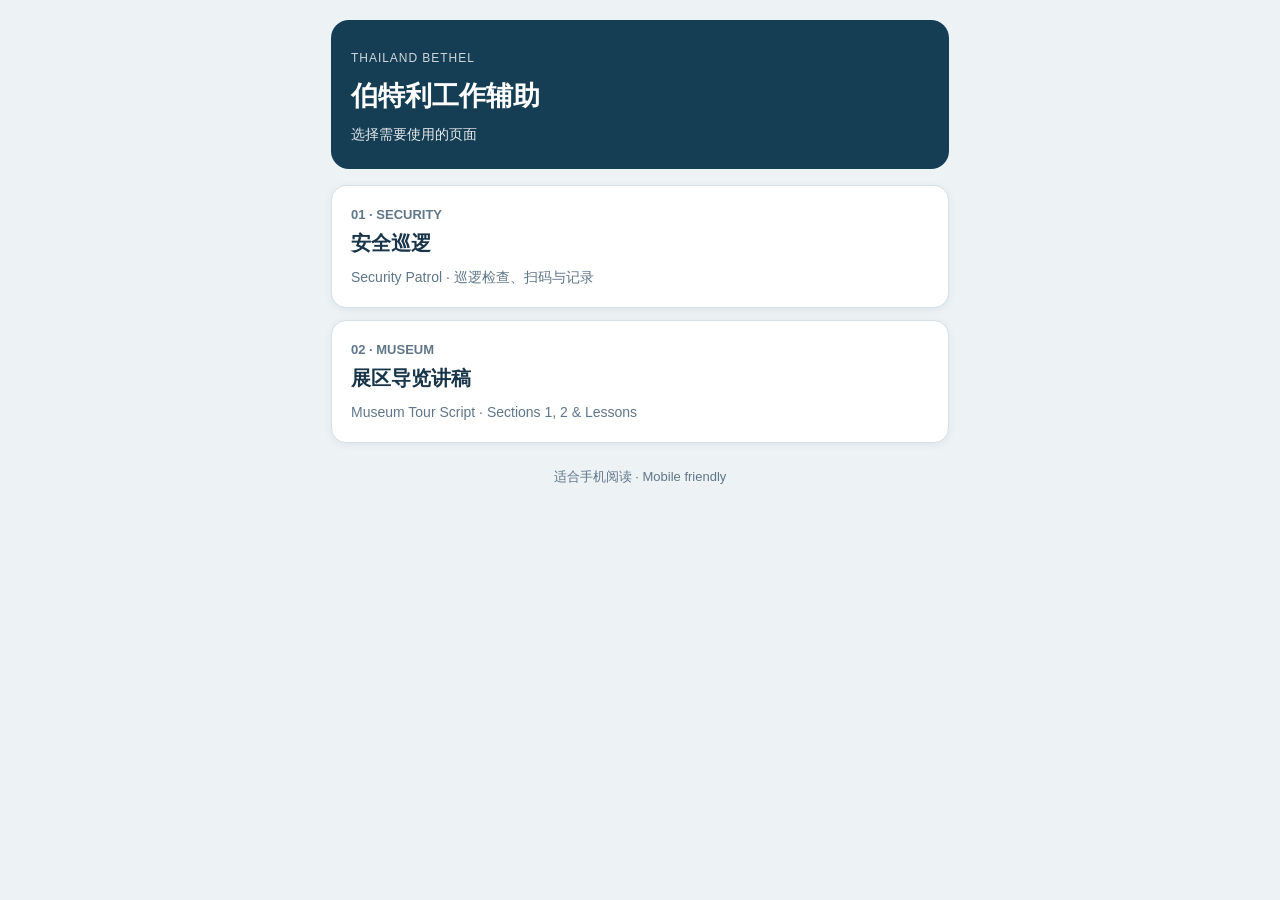
==== index.html @ e45aaead "Add mobile homepage linking patrol and museum tour" ====
<!doctype html><html lang="zh-CN"><head><meta charset="utf-8"><meta name="viewport" content="width=device-width,initial-scale=1"><title>Thailand Bethel · Tools</title><style>:root{color-scheme:light dark}*{box-sizing:border-box}body{margin:0;background:#edf2f5;color:#1a3040;font:17px/1.6 -apple-system,BlinkMacSystemFont,"Segoe UI",sans-serif}.wrap{max-width:650px;margin:auto;padding:20px 16px 70px}.top{display:flex;justify-content:space-between;align-items:center;margin-bottom:16px}.back{color:#126177;text-decoration:none;font-weight:700;font-size:15px}.hero{background:#153d54;color:white;border-radius:18px;padding:23px 20px;margin-bottom:16px}.hero small{opacity:.8;font-size:12px;letter-spacing:.08em;text-transform:uppercase}.hero h1{font-size:27px;line-height:1.23;margin:10px 0}.hero p{font-size:14px;opacity:.9;margin:0}.tiles{display:grid;gap:12px}.tile{display:block;border-radius:15px;border:1px solid #d6e0e7;background:white;padding:19px;text-decoration:none;color:#19354a;text-align:left;cursor:pointer;width:100%;font:inherit;box-shadow:0 2px 8px #153d5411}.tile:focus-visible{outline:3px solid #1686a2}.tile strong{display:block;font-size:20px;line-height:1.35}.tile span{display:block;color:#617789;font-size:13px;margin-bottom:4px;font-weight:700}.tile em{display:block;font-style:normal;color:#607689;font-size:14px;margin-top:9px}.panel{background:#fff;border:1px solid #d8e2e8;border-radius:16px;padding:21px 18px;margin-top:12px}.panel h2{font-size:23px;line-height:1.24;margin:5px 0 16px}.entry{border-left:3px solid #d6e7ee;padding-left:13px;margin:19px 0}.entry h3{margin:0 0 6px;font-size:18px;line-height:1.35}.entry p{margin:6px 0 10px}.year{color:#08738b;font-weight:800}.note{background:#eaf4f6;border-radius:10px;padding:13px;margin:12px 0}.cue{font-size:11px;font-weight:800;color:#11647b;text-transform:uppercase;letter-spacing:.06em;display:block;margin-bottom:4px}.lesson{border-left:4px solid #168099;border-radius:0 10px 10px 0;background:#f1f7f9;padding:14px;margin:14px 0}.lesson p{font-size:15px;margin:5px 0}.pager{display:flex;gap:9px;margin:16px 0}.pager button{flex:1;min-width:0;border:1px solid #c8dae4;background:white;border-radius:10px;padding:12px 8px;font-weight:750;color:#175971;font-size:14px}.pager button:disabled{opacity:.3}.hidden{display:none!important}.minor{font-size:13px;color:#607689}.section-label{color:#15728b;text-transform:uppercase;letter-spacing:.09em;font-size:12px;font-weight:800}@media(prefers-color-scheme:dark){body{background:#18212b;color:#e9f0f4}.tile,.panel,.pager button{background:#263441;border-color:#405363;color:#e9f0f4}.tile em,.tile span,.minor{color:#b1c5d3}.note{background:#214352;color:#e9f0f4}.lesson{background:#253e49}.back{color:#8fd4e8}.entry{border-color:#36586a}}</style></head><body><main class="wrap"><header class="hero"><small>Thailand Bethel</small><h1>伯特利工作辅助</h1><p>选择需要使用的页面</p></header><div class="tiles"><a class="tile" href="Security%20Patrol.html"><span>01 · SECURITY</span><strong>安全巡逻</strong><em>Security Patrol · 巡逻检查、扫码与记录</em></a><a class="tile" href="tour.html"><span>02 · MUSEUM</span><strong>展区导览讲稿</strong><em>Museum Tour Script · Sections 1, 2 &amp; Lessons</em></a></div><p class="minor" style="text-align:center;margin-top:24px">适合手机阅读 · Mobile friendly</p></main></body></html>
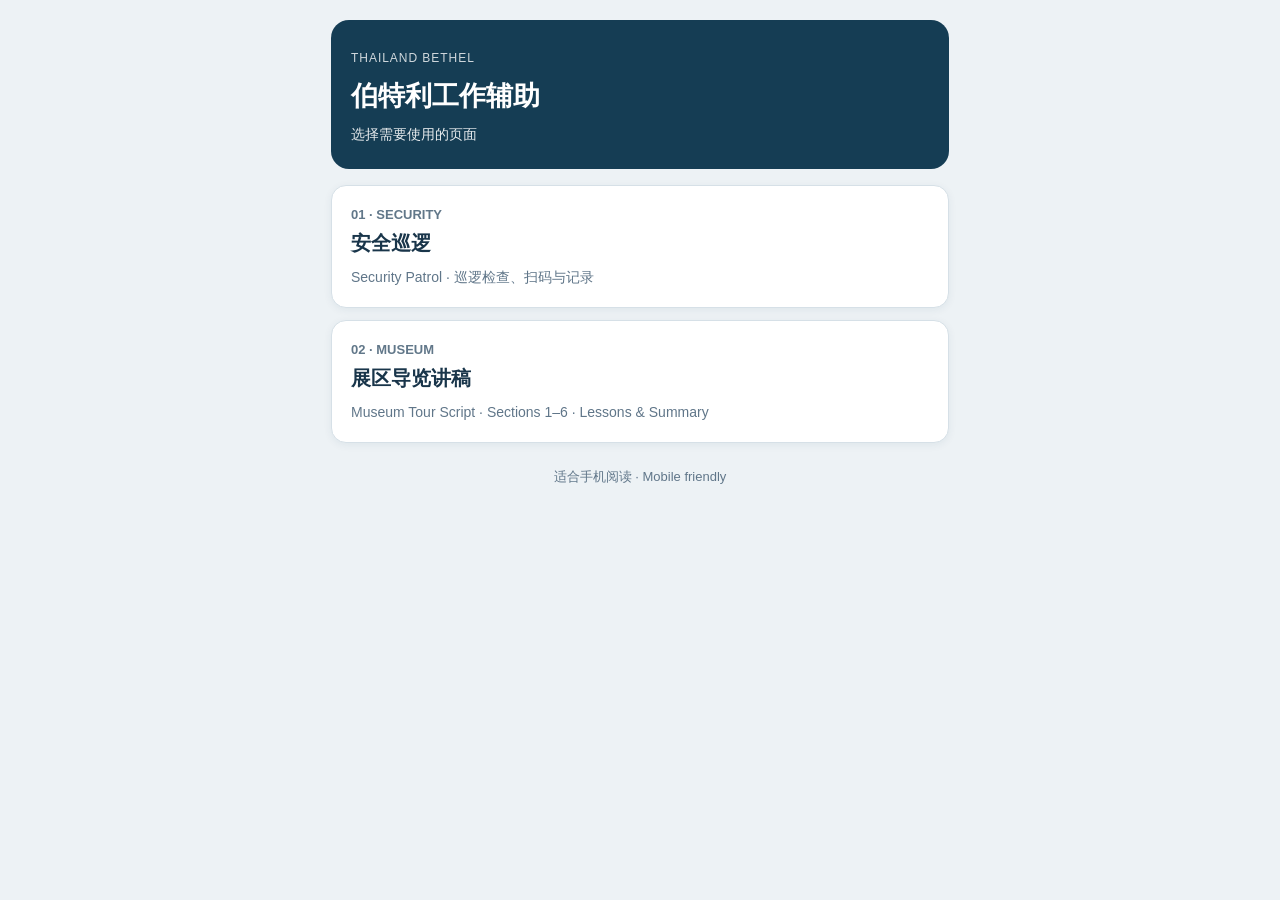
==== commit e96594ae: "Connect museum sections 3-6 to existing mobile tour" ====
--- a/index.html
+++ b/index.html
@@ -1 +1 @@
-<!doctype html><html lang="zh-CN"><head><meta charset="utf-8"><meta name="viewport" content="width=device-width,initial-scale=1"><title>Thailand Bethel · Tools</title><style>:root{color-scheme:light dark}*{box-sizing:border-box}body{margin:0;background:#edf2f5;color:#1a3040;font:17px/1.6 -apple-system,BlinkMacSystemFont,"Segoe UI",sans-serif}.wrap{max-width:650px;margin:auto;padding:20px 16px 70px}.top{display:flex;justify-content:space-between;align-items:center;margin-bottom:16px}.back{color:#126177;text-decoration:none;font-weight:700;font-size:15px}.hero{background:#153d54;color:white;border-radius:18px;padding:23px 20px;margin-bottom:16px}.hero small{opacity:.8;font-size:12px;letter-spacing:.08em;text-transform:uppercase}.hero h1{font-size:27px;line-height:1.23;margin:10px 0}.hero p{font-size:14px;opacity:.9;margin:0}.tiles{display:grid;gap:12px}.tile{display:block;border-radius:15px;border:1px solid #d6e0e7;background:white;padding:19px;text-decoration:none;color:#19354a;text-align:left;cursor:pointer;width:100%;font:inherit;box-shadow:0 2px 8px #153d5411}.tile:focus-visible{outline:3px solid #1686a2}.tile strong{display:block;font-size:20px;line-height:1.35}.tile span{display:block;color:#617789;font-size:13px;margin-bottom:4px;font-weight:700}.tile em{display:block;font-style:normal;color:#607689;font-size:14px;margin-top:9px}.panel{background:#fff;border:1px solid #d8e2e8;border-radius:16px;padding:21px 18px;margin-top:12px}.panel h2{font-size:23px;line-height:1.24;margin:5px 0 16px}.entry{border-left:3px solid #d6e7ee;padding-left:13px;margin:19px 0}.entry h3{margin:0 0 6px;font-size:18px;line-height:1.35}.entry p{margin:6px 0 10px}.year{color:#08738b;font-weight:800}.note{background:#eaf4f6;border-radius:10px;padding:13px;margin:12px 0}.cue{font-size:11px;font-weight:800;color:#11647b;text-transform:uppercase;letter-spacing:.06em;display:block;margin-bottom:4px}.lesson{border-left:4px solid #168099;border-radius:0 10px 10px 0;background:#f1f7f9;padding:14px;margin:14px 0}.lesson p{font-size:15px;margin:5px 0}.pager{display:flex;gap:9px;margin:16px 0}.pager button{flex:1;min-width:0;border:1px solid #c8dae4;background:white;border-radius:10px;padding:12px 8px;font-weight:750;color:#175971;font-size:14px}.pager button:disabled{opacity:.3}.hidden{display:none!important}.minor{font-size:13px;color:#607689}.section-label{color:#15728b;text-transform:uppercase;letter-spacing:.09em;font-size:12px;font-weight:800}@media(prefers-color-scheme:dark){body{background:#18212b;color:#e9f0f4}.tile,.panel,.pager button{background:#263441;border-color:#405363;color:#e9f0f4}.tile em,.tile span,.minor{color:#b1c5d3}.note{background:#214352;color:#e9f0f4}.lesson{background:#253e49}.back{color:#8fd4e8}.entry{border-color:#36586a}}</style></head><body><main class="wrap"><header class="hero"><small>Thailand Bethel</small><h1>伯特利工作辅助</h1><p>选择需要使用的页面</p></header><div class="tiles"><a class="tile" href="Security%20Patrol.html"><span>01 · SECURITY</span><strong>安全巡逻</strong><em>Security Patrol · 巡逻检查、扫码与记录</em></a><a class="tile" href="tour.html"><span>02 · MUSEUM</span><strong>展区导览讲稿</strong><em>Museum Tour Script · Sections 1, 2 &amp; Lessons</em></a></div><p class="minor" style="text-align:center;margin-top:24px">适合手机阅读 · Mobile friendly</p></main></body></html>+<!doctype html><html lang="zh-CN"><head><meta charset="utf-8"><meta name="viewport" content="width=device-width,initial-scale=1"><title>Thailand Bethel · Tools</title><style>:root{color-scheme:light dark}*{box-sizing:border-box}body{margin:0;background:#edf2f5;color:#1a3040;font:17px/1.6 -apple-system,BlinkMacSystemFont,"Segoe UI",sans-serif}.wrap{max-width:650px;margin:auto;padding:20px 16px 70px}.top{display:flex;justify-content:space-between;align-items:center;margin-bottom:16px}.back{color:#126177;text-decoration:none;font-weight:700;font-size:15px}.hero{background:#153d54;color:white;border-radius:18px;padding:23px 20px;margin-bottom:16px}.hero small{opacity:.8;font-size:12px;letter-spacing:.08em;text-transform:uppercase}.hero h1{font-size:27px;line-height:1.23;margin:10px 0}.hero p{font-size:14px;opacity:.9;margin:0}.tiles{display:grid;gap:12px}.tile{display:block;border-radius:15px;border:1px solid #d6e0e7;background:white;padding:19px;text-decoration:none;color:#19354a;text-align:left;cursor:pointer;width:100%;font:inherit;box-shadow:0 2px 8px #153d5411}.tile:focus-visible{outline:3px solid #1686a2}.tile strong{display:block;font-size:20px;line-height:1.35}.tile span{display:block;color:#617789;font-size:13px;margin-bottom:4px;font-weight:700}.tile em{display:block;font-style:normal;color:#607689;font-size:14px;margin-top:9px}.panel{background:#fff;border:1px solid #d8e2e8;border-radius:16px;padding:21px 18px;margin-top:12px}.panel h2{font-size:23px;line-height:1.24;margin:5px 0 16px}.entry{border-left:3px solid #d6e7ee;padding-left:13px;margin:19px 0}.entry h3{margin:0 0 6px;font-size:18px;line-height:1.35}.entry p{margin:6px 0 10px}.year{color:#08738b;font-weight:800}.note{background:#eaf4f6;border-radius:10px;padding:13px;margin:12px 0}.cue{font-size:11px;font-weight:800;color:#11647b;text-transform:uppercase;letter-spacing:.06em;display:block;margin-bottom:4px}.lesson{border-left:4px solid #168099;border-radius:0 10px 10px 0;background:#f1f7f9;padding:14px;margin:14px 0}.lesson p{font-size:15px;margin:5px 0}.pager{display:flex;gap:9px;margin:16px 0}.pager button{flex:1;min-width:0;border:1px solid #c8dae4;background:white;border-radius:10px;padding:12px 8px;font-weight:750;color:#175971;font-size:14px}.pager button:disabled{opacity:.3}.hidden{display:none!important}.minor{font-size:13px;color:#607689}.section-label{color:#15728b;text-transform:uppercase;letter-spacing:.09em;font-size:12px;font-weight:800}@media(prefers-color-scheme:dark){body{background:#18212b;color:#e9f0f4}.tile,.panel,.pager button{background:#263441;border-color:#405363;color:#e9f0f4}.tile em,.tile span,.minor{color:#b1c5d3}.note{background:#214352;color:#e9f0f4}.lesson{background:#253e49}.back{color:#8fd4e8}.entry{border-color:#36586a}}</style></head><body><main class="wrap"><header class="hero"><small>Thailand Bethel</small><h1>伯特利工作辅助</h1><p>选择需要使用的页面</p></header><div class="tiles"><a class="tile" href="Security%20Patrol.html"><span>01 · SECURITY</span><strong>安全巡逻</strong><em>Security Patrol · 巡逻检查、扫码与记录</em></a><a class="tile" href="tour.html"><span>02 · MUSEUM</span><strong>展区导览讲稿</strong><em>Museum Tour Script · Sections 1–6 · Lessons &amp; Summary</em></a></div><p class="minor" style="text-align:center;margin-top:24px">适合手机阅读 · Mobile friendly</p></main></body></html>
